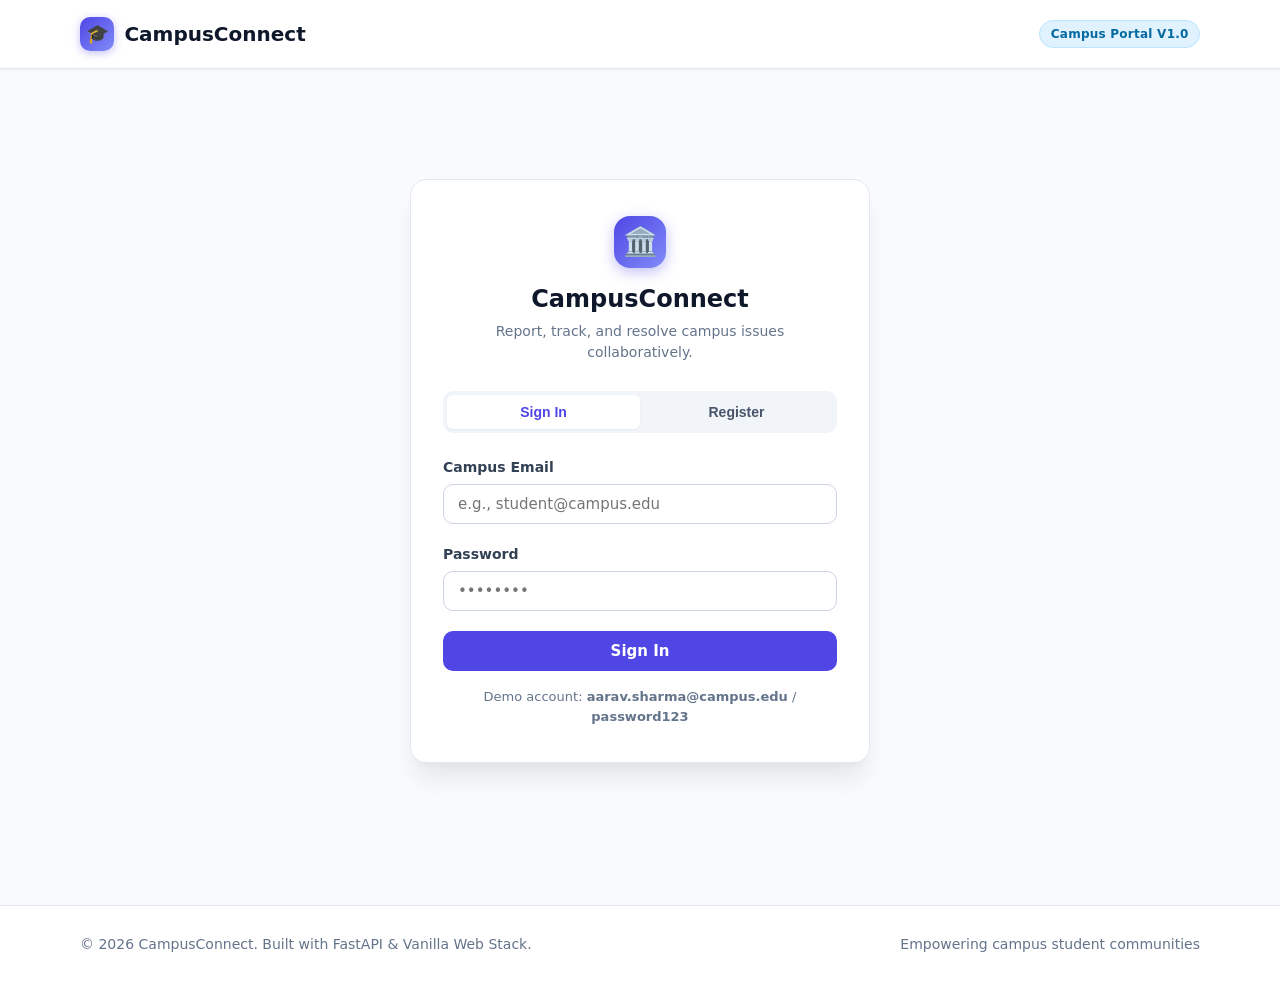
==== frontend/index.html @ 2026839c "Local Project File  Save before merging" ====
<!DOCTYPE html>
<html lang="en">
<head>
  <meta charset="UTF-8">
  <meta name="viewport" content="width=device-width, initial-scale=1.0">
  <title>CampusConnect - Student Issue Reporting Portal</title>
  <link rel="stylesheet" href="css/style.css">
</head>
<body>

  <!-- Minimal Brand Header -->
  <header class="navbar">
    <div class="container nav-container">
      <a href="index.html" class="brand">
        <span class="brand-icon">🎓</span>
        <span>CampusConnect</span>
      </a>
      <div class="nav-user">
        <span class="badge badge-category-campus">Campus Portal v1.0</span>
      </div>
    </div>
  </header>

  <!-- Main Auth Container -->
  <main class="main-content">
    <div class="container auth-wrapper">
      <div class="auth-card">
        
        <div class="auth-header">
          <div class="auth-logo">🏛️</div>
          <h1>CampusConnect</h1>
          <p>Report, track, and resolve campus issues collaboratively.</p>
        </div>

        <!-- Auth Tabs Toggle -->
        <div class="auth-tabs" role="tablist">
          <button id="tab-login" class="auth-tab-btn active" role="tab" type="button">Sign In</button>
          <button id="tab-register" class="auth-tab-btn" role="tab" type="button">Register</button>
        </div>

        <!-- Login Form -->
        <form id="login-form">
          <div class="form-group">
            <label for="login-email" class="form-label">Campus Email</label>
            <input 
              type="email" 
              id="login-email" 
              class="form-control" 
              placeholder="e.g., student@campus.edu" 
              required
              autocomplete="email"
            >
          </div>

          <div class="form-group">
            <label for="login-password" class="form-label">Password</label>
            <input 
              type="password" 
              id="login-password" 
              class="form-control" 
              placeholder="••••••••" 
              required
              autocomplete="current-password"
            >
          </div>

          <button type="submit" id="login-submit-btn" class="btn btn-primary btn-block">
            Sign In
          </button>

          <p class="form-hint" style="text-align: center; margin-top: 1rem;">
            Demo account: <strong>aarav.sharma@campus.edu</strong> / <strong>password123</strong>
          </p>
        </form>

        <!-- Register Form (Hidden by default) -->
        <form id="register-form" style="display: none;">
          <div class="form-group">
            <label for="reg-name" class="form-label">Full Name</label>
            <input 
              type="text" 
              id="reg-name" 
              class="form-control" 
              placeholder="e.g., Jane Doe" 
              required
              autocomplete="name"
            >
          </div>

          <div class="form-group">
            <label for="reg-email" class="form-label">Campus Email</label>
            <input 
              type="email" 
              id="reg-email" 
              class="form-control" 
              placeholder="e.g., jane.doe@campus.edu" 
              required
              autocomplete="email"
            >
          </div>

          <div class="form-group">
            <label for="reg-dept" class="form-label">Department / Year</label>
            <input 
              type="text" 
              id="reg-dept" 
              class="form-control" 
              placeholder="e.g., Mechanical Eng - 2nd Year" 
              required
            >
          </div>

          <div class="form-group">
            <label for="reg-password" class="form-label">Password</label>
            <input 
              type="password" 
              id="reg-password" 
              class="form-control" 
              placeholder="At least 6 characters" 
              minlength="6" 
              required
              autocomplete="new-password"
            >
          </div>

          <button type="submit" id="reg-submit-btn" class="btn btn-primary btn-block">
            Create Account
          </button>
        </form>

      </div>
    </div>
  </main>

  <!-- Footer -->
  <footer class="footer">
    <div class="container footer-content">
      <span>&copy; 2026 CampusConnect. Built with FastAPI & Vanilla Web Stack.</span>
      <span>Empowering campus student communities</span>
    </div>
  </footer>

  <!-- Scripts -->
  <script src="js/api.js"></script>
  <script src="js/auth.js"></script>
</body>
</html>
---- frontend/css/style.css ----
/* ==========================================================================
   CampusConnect - Modern Unified Vanilla CSS Stylesheet
   ========================================================================== */

:root {
  /* Color Palette */
  --primary: #4f46e5;
  --primary-hover: #4338ca;
  --primary-light: #eef2ff;
  --primary-glow: rgba(79, 70, 229, 0.18);

  --slate-950: #020617;
  --slate-900: #0f172a;
  --slate-800: #1e293b;
  --slate-700: #334155;
  --slate-600: #475569;
  --slate-500: #64748b;
  --slate-400: #94a3b8;
  --slate-300: #cbd5e1;
  --slate-200: #e2e8f0;
  --slate-100: #f1f5f9;
  --slate-50: #f8fafc;
  --white: #ffffff;

  /* Semantic Colors */
  --success: #10b981;
  --success-bg: #ecfdf5;
  --success-text: #047857;
  --success-border: #a7f3d0;

  --warning: #f59e0b;
  --warning-bg: #fffbeb;
  --warning-text: #b45309;
  --warning-border: #fde68a;

  --info: #0284c7;
  --info-bg: #f0f9ff;
  --info-text: #0369a1;
  --info-border: #bae6fd;

  --danger: #ef4444;
  --danger-bg: #fef2f2;
  --danger-text: #b91c1c;
  --danger-border: #fecaca;

  /* Typography */
  --font-sans: system-ui, -apple-system, BlinkMacSystemFont, "Segoe UI", Roboto, Oxygen, Ubuntu, Cantarell, "Open Sans", "Helvetica Neue", sans-serif;
  
  /* Shadows & Radius */
  --radius-sm: 6px;
  --radius-md: 10px;
  --radius-lg: 16px;
  --radius-full: 9999px;

  --shadow-sm: 0 1px 2px 0 rgba(0, 0, 0, 0.05);
  --shadow-md: 0 4px 6px -1px rgba(0, 0, 0, 0.07), 0 2px 4px -2px rgba(0, 0, 0, 0.05);
  --shadow-lg: 0 10px 15px -3px rgba(0, 0, 0, 0.08), 0 4px 6px -4px rgba(0, 0, 0, 0.04);
  --shadow-xl: 0 20px 25px -5px rgba(0, 0, 0, 0.08), 0 8px 10px -6px rgba(0, 0, 0, 0.03);

  --transition: all 0.2s cubic-bezier(0.16, 1, 0.3, 1);
}

/* -------------------------------------------------------------
   Base Reset
   ------------------------------------------------------------- */
*, *::before, *::after {
  box-sizing: border-box;
  margin: 0;
  padding: 0;
}

html {
  font-size: 16px;
  scroll-behavior: smooth;
}

body {
  font-family: var(--font-sans);
  background-color: var(--slate-50);
  color: var(--slate-800);
  line-height: 1.5;
  min-height: 100vh;
  display: flex;
  flex-direction: column;
}

a {
  color: var(--primary);
  text-decoration: none;
  transition: var(--transition);
}

a:hover {
  color: var(--primary-hover);
  text-decoration: underline;
}

/* -------------------------------------------------------------
   Layout & Container
   ------------------------------------------------------------- */
.container {
  width: 100%;
  max-width: 1160px;
  margin: 0 auto;
  padding: 0 1.25rem;
}

.main-content {
  flex: 1;
  padding: 2rem 0 4rem;
}

/* -------------------------------------------------------------
   Navigation Bar
   ------------------------------------------------------------- */
.navbar {
  background-color: var(--white);
  border-bottom: 1px solid var(--slate-200);
  position: sticky;
  top: 0;
  z-index: 100;
  box-shadow: var(--shadow-sm);
}

.nav-container {
  display: flex;
  align-items: center;
  justify-content: space-between;
  height: 68px;
}

.brand {
  display: flex;
  align-items: center;
  gap: 0.65rem;
  font-weight: 700;
  font-size: 1.25rem;
  color: var(--slate-900);
  text-decoration: none !important;
}

.brand-icon {
  width: 34px;
  height: 34px;
  background: linear-gradient(135deg, var(--primary), #818cf8);
  color: var(--white);
  border-radius: var(--radius-md);
  display: flex;
  align-items: center;
  justify-content: center;
  font-size: 1.15rem;
  box-shadow: 0 2px 8px rgba(79, 70, 229, 0.35);
}

.nav-links {
  display: flex;
  align-items: center;
  list-style: none;
  gap: 1.25rem;
}

.nav-link {
  color: var(--slate-600);
  font-weight: 500;
  font-size: 0.9375rem;
  padding: 0.5rem 0.75rem;
  border-radius: var(--radius-sm);
  text-decoration: none !important;
  transition: var(--transition);
}

.nav-link:hover {
  color: var(--primary);
  background-color: var(--slate-100);
}

.nav-link.active {
  color: var(--primary);
  background-color: var(--primary-light);
  font-weight: 600;
}

.nav-user {
  display: flex;
  align-items: center;
  gap: 0.85rem;
}

.user-badge {
  display: flex;
  align-items: center;
  gap: 0.5rem;
  background-color: var(--slate-100);
  padding: 0.35rem 0.75rem;
  border-radius: var(--radius-full);
  font-size: 0.875rem;
  color: var(--slate-700);
  font-weight: 500;
}

.user-avatar-circle {
  width: 24px;
  height: 24px;
  background-color: var(--primary);
  color: var(--white);
  border-radius: 50%;
  display: inline-flex;
  align-items: center;
  justify-content: center;
  font-size: 0.75rem;
  font-weight: 700;
}

/* -------------------------------------------------------------
   Buttons
   ------------------------------------------------------------- */
.btn {
  display: inline-flex;
  align-items: center;
  justify-content: center;
  gap: 0.5rem;
  font-family: inherit;
  font-size: 0.9375rem;
  font-weight: 600;
  padding: 0.625rem 1.25rem;
  border-radius: var(--radius-md);
  border: 1px solid transparent;
  cursor: pointer;
  transition: var(--transition);
  text-decoration: none !important;
  line-height: 1.2;
}

.btn:disabled {
  opacity: 0.6;
  cursor: not-allowed;
}

.btn-primary {
  background-color: var(--primary);
  color: var(--white);
}

.btn-primary:hover:not(:disabled) {
  background-color: var(--primary-hover);
  box-shadow: 0 4px 12px var(--primary-glow);
}

.btn-secondary {
  background-color: var(--slate-100);
  color: var(--slate-700);
  border-color: var(--slate-200);
}

.btn-secondary:hover:not(:disabled) {
  background-color: var(--slate-200);
  color: var(--slate-900);
}

.btn-outline {
  background-color: transparent;
  color: var(--slate-700);
  border-color: var(--slate-300);
}

.btn-outline:hover:not(:disabled) {
  background-color: var(--slate-100);
  border-color: var(--slate-400);
  color: var(--slate-900);
}

.btn-danger {
  background-color: var(--danger);
  color: var(--white);
}

.btn-danger:hover:not(:disabled) {
  background-color: #dc2626;
}

.btn-sm {
  font-size: 0.8125rem;
  padding: 0.4rem 0.75rem;
  border-radius: var(--radius-sm);
}

.btn-block {
  width: 100%;
}

/* -------------------------------------------------------------
   Forms & Controls
   ------------------------------------------------------------- */
.form-group {
  margin-bottom: 1.25rem;
}

.form-label {
  display: block;
  font-size: 0.875rem;
  font-weight: 600;
  color: var(--slate-700);
  margin-bottom: 0.4rem;
}

.form-control,
.form-select,
textarea.form-control {
  width: 100%;
  font-family: inherit;
  font-size: 0.9375rem;
  padding: 0.625rem 0.875rem;
  color: var(--slate-800);
  background-color: var(--white);
  border: 1px solid var(--slate-300);
  border-radius: var(--radius-md);
  transition: var(--transition);
}

textarea.form-control {
  resize: vertical;
  min-height: 110px;
}

.form-control:focus,
.form-select:focus,
textarea.form-control:focus {
  outline: none;
  border-color: var(--primary);
  box-shadow: 0 0 0 3px var(--primary-glow);
}

.form-hint {
  font-size: 0.8125rem;
  color: var(--slate-500);
  margin-top: 0.35rem;
}

/* -------------------------------------------------------------
   Badges (Categories & Statuses)
   ------------------------------------------------------------- */
.badge {
  display: inline-flex;
  align-items: center;
  gap: 0.35rem;
  font-size: 0.75rem;
  font-weight: 600;
  padding: 0.25rem 0.65rem;
  border-radius: var(--radius-full);
  letter-spacing: 0.02em;
  text-transform: capitalize;
  border: 1px solid transparent;
}

/* Status Badges */
.badge-status-open {
  background-color: var(--warning-bg);
  color: var(--warning-text);
  border-color: var(--warning-border);
}

.badge-status-in-progress {
  background-color: var(--info-bg);
  color: var(--info-text);
  border-color: var(--info-border);
}

.badge-status-resolved {
  background-color: var(--success-bg);
  color: var(--success-text);
  border-color: var(--success-border);
}

/* Category Badges */
.badge-category-classroom {
  background-color: #f3e8ff;
  color: #7e22ce;
  border-color: #e9d5ff;
}

.badge-category-campus {
  background-color: #e0f2fe;
  color: #0369a1;
  border-color: #bae6fd;
}

.badge-category-lost--found {
  background-color: #ffe4e6;
  color: #be123c;
  border-color: #fecdd3;
}

.badge-category-general {
  background-color: var(--slate-100);
  color: var(--slate-700);
  border-color: var(--slate-300);
}

/* -------------------------------------------------------------
   Auth Card (Login / Register)
   ------------------------------------------------------------- */
.auth-wrapper {
  display: flex;
  align-items: center;
  justify-content: center;
  min-height: calc(100vh - 160px);
  padding: 1.5rem;
}

.auth-card {
  width: 100%;
  max-width: 460px;
  background-color: var(--white);
  border: 1px solid var(--slate-200);
  border-radius: var(--radius-lg);
  box-shadow: var(--shadow-xl);
  padding: 2.25rem 2rem;
}

.auth-header {
  text-align: center;
  margin-bottom: 1.75rem;
}

.auth-logo {
  display: inline-flex;
  align-items: center;
  justify-content: center;
  width: 52px;
  height: 52px;
  background: linear-gradient(135deg, var(--primary), #818cf8);
  color: var(--white);
  border-radius: var(--radius-lg);
  font-size: 1.75rem;
  margin-bottom: 0.85rem;
  box-shadow: 0 4px 14px rgba(79, 70, 229, 0.35);
}

.auth-header h1 {
  font-size: 1.5rem;
  font-weight: 700;
  color: var(--slate-900);
}

.auth-header p {
  color: var(--slate-500);
  font-size: 0.875rem;
  margin-top: 0.25rem;
}

.auth-tabs {
  display: flex;
  background-color: var(--slate-100);
  padding: 0.25rem;
  border-radius: var(--radius-md);
  margin-bottom: 1.5rem;
}

.auth-tab-btn {
  flex: 1;
  border: none;
  background: transparent;
  padding: 0.55rem;
  font-size: 0.875rem;
  font-weight: 600;
  color: var(--slate-600);
  border-radius: var(--radius-sm);
  cursor: pointer;
  transition: var(--transition);
}

.auth-tab-btn.active {
  background-color: var(--white);
  color: var(--primary);
  box-shadow: var(--shadow-sm);
}

/* -------------------------------------------------------------
   Dashboard Metrics
   ------------------------------------------------------------- */
.stats-grid {
  display: grid;
  grid-template-columns: repeat(auto-fit, minmax(220px, 1fr));
  gap: 1.25rem;
  margin-bottom: 2rem;
}

.stat-card {
  background-color: var(--white);
  border: 1px solid var(--slate-200);
  border-radius: var(--radius-md);
  padding: 1.25rem;
  box-shadow: var(--shadow-sm);
  display: flex;
  align-items: center;
  gap: 1rem;
  transition: var(--transition);
}

.stat-card:hover {
  transform: translateY(-2px);
  box-shadow: var(--shadow-md);
}

.stat-icon {
  width: 48px;
  height: 48px;
  border-radius: var(--radius-md);
  display: flex;
  align-items: center;
  justify-content: center;
  font-size: 1.35rem;
  flex-shrink: 0;
}

.stat-icon-total { background-color: var(--primary-light); color: var(--primary); }
.stat-icon-open { background-color: var(--warning-bg); color: var(--warning-text); }
.stat-icon-progress { background-color: var(--info-bg); color: var(--info-text); }
.stat-icon-resolved { background-color: var(--success-bg); color: var(--success-text); }

.stat-value {
  font-size: 1.625rem;
  font-weight: 700;
  color: var(--slate-900);
  line-height: 1.1;
}

.stat-label {
  font-size: 0.8125rem;
  color: var(--slate-500);
  font-weight: 500;
  margin-top: 0.15rem;
}

/* -------------------------------------------------------------
   Dashboard Header & Filter Controls
   ------------------------------------------------------------- */
.section-header {
  display: flex;
  flex-wrap: wrap;
  align-items: center;
  justify-content: space-between;
  gap: 1rem;
  margin-bottom: 1.5rem;
}

.section-title {
  font-size: 1.5rem;
  font-weight: 700;
  color: var(--slate-900);
}

.section-desc {
  color: var(--slate-500);
  font-size: 0.9375rem;
  margin-top: 0.2rem;
}

.filter-bar {
  background-color: var(--white);
  border: 1px solid var(--slate-200);
  border-radius: var(--radius-md);
  padding: 1rem;
  margin-bottom: 1.75rem;
  box-shadow: var(--shadow-sm);
  display: flex;
  flex-wrap: wrap;
  gap: 0.875rem;
  align-items: center;
}

.filter-item {
  flex: 1 1 200px;
}

.search-input-wrapper {
  position: relative;
  flex: 2 1 260px;
}

.search-input-wrapper input {
  padding-left: 2.25rem;
}

.search-icon {
  position: absolute;
  left: 0.75rem;
  top: 50%;
  transform: translateY(-50%);
  color: var(--slate-400);
  font-size: 0.9rem;
  pointer-events: none;
}

/* -------------------------------------------------------------
   Issues Grid & Card Component
   ------------------------------------------------------------- */
.issues-grid {
  display: grid;
  grid-template-columns: repeat(auto-fill, minmax(340px, 1fr));
  gap: 1.25rem;
}

.issue-card {
  background-color: var(--white);
  border: 1px solid var(--slate-200);
  border-radius: var(--radius-md);
  padding: 1.35rem;
  box-shadow: var(--shadow-sm);
  display: flex;
  flex-direction: column;
  transition: var(--transition);
  cursor: pointer;
  position: relative;
}

.issue-card:hover {
  transform: translateY(-3px);
  border-color: var(--slate-300);
  box-shadow: var(--shadow-lg);
}

.issue-card-header {
  display: flex;
  align-items: center;
  justify-content: space-between;
  gap: 0.5rem;
  margin-bottom: 0.75rem;
}

.issue-card-title {
  font-size: 1.125rem;
  font-weight: 700;
  color: var(--slate-900);
  margin-bottom: 0.5rem;
  line-height: 1.35;
}

.issue-card-desc {
  font-size: 0.875rem;
  color: var(--slate-600);
  display: -webkit-box;
  -webkit-line-clamp: 3;
  -webkit-box-orient: vertical;
  overflow: hidden;
  margin-bottom: 1.15rem;
  flex: 1;
}

.issue-card-footer {
  border-top: 1px solid var(--slate-100);
  padding-top: 0.75rem;
  display: flex;
  align-items: center;
  justify-content: space-between;
  font-size: 0.8125rem;
  color: var(--slate-500);
}

.issue-meta-user {
  display: flex;
  align-items: center;
  gap: 0.4rem;
  font-weight: 500;
  color: var(--slate-700);
}

.issue-meta-date {
  color: var(--slate-400);
}

/* -------------------------------------------------------------
   Issue Detail View
   ------------------------------------------------------------- */
.detail-card {
  background-color: var(--white);
  border: 1px solid var(--slate-200);
  border-radius: var(--radius-lg);
  box-shadow: var(--shadow-md);
  padding: 2.25rem 2rem;
  margin-bottom: 2rem;
}

.detail-header {
  border-bottom: 1px solid var(--slate-200);
  padding-bottom: 1.25rem;
  margin-bottom: 1.5rem;
}

.detail-badges {
  display: flex;
  align-items: center;
  gap: 0.65rem;
  margin-bottom: 0.75rem;
}

.detail-title {
  font-size: 1.75rem;
  font-weight: 700;
  color: var(--slate-900);
  line-height: 1.3;
}

.detail-body {
  font-size: 1rem;
  color: var(--slate-700);
  line-height: 1.7;
  white-space: pre-wrap;
  margin-bottom: 2rem;
}

.detail-meta-box {
  background-color: var(--slate-50);
  border: 1px solid var(--slate-200);
  border-radius: var(--radius-md);
  padding: 1.25rem;
  display: grid;
  grid-template-columns: repeat(auto-fit, minmax(200px, 1fr));
  gap: 1rem;
  margin-bottom: 2rem;
}

.meta-item-label {
  font-size: 0.75rem;
  text-transform: uppercase;
  letter-spacing: 0.05em;
  color: var(--slate-400);
  font-weight: 600;
  margin-bottom: 0.2rem;
}

.meta-item-value {
  font-size: 0.9375rem;
  font-weight: 600;
  color: var(--slate-800);
}

.status-update-panel {
  background-color: var(--primary-light);
  border: 1px solid #c7d2fe;
  border-radius: var(--radius-md);
  padding: 1.25rem;
  display: flex;
  flex-wrap: wrap;
  align-items: center;
  justify-content: space-between;
  gap: 1rem;
}

.status-update-form {
  display: flex;
  align-items: center;
  gap: 0.75rem;
}

/* -------------------------------------------------------------
   Profile View
   ------------------------------------------------------------- */
.profile-card {
  background-color: var(--white);
  border: 1px solid var(--slate-200);
  border-radius: var(--radius-lg);
  box-shadow: var(--shadow-sm);
  padding: 2rem;
  margin-bottom: 2rem;
  display: flex;
  align-items: center;
  gap: 1.75rem;
}

.profile-avatar-large {
  width: 76px;
  height: 76px;
  background: linear-gradient(135deg, var(--primary), #818cf8);
  color: var(--white);
  border-radius: 50%;
  display: flex;
  align-items: center;
  justify-content: center;
  font-size: 2.25rem;
  font-weight: 700;
  box-shadow: 0 4px 12px rgba(79, 70, 229, 0.25);
  flex-shrink: 0;
}

.profile-info h2 {
  font-size: 1.5rem;
  font-weight: 700;
  color: var(--slate-900);
}

.profile-info p {
  color: var(--slate-600);
  font-size: 0.9375rem;
  margin-top: 0.2rem;
}

.profile-department {
  display: inline-block;
  background-color: var(--slate-100);
  color: var(--slate-700);
  padding: 0.2rem 0.65rem;
  border-radius: var(--radius-sm);
  font-size: 0.8125rem;
  font-weight: 600;
  margin-top: 0.4rem;
}

/* -------------------------------------------------------------
   Empty & Loading States
   ------------------------------------------------------------- */
.empty-state {
  text-align: center;
  padding: 4rem 1.5rem;
  background-color: var(--white);
  border: 1px dashed var(--slate-300);
  border-radius: var(--radius-lg);
  grid-column: 1 / -1;
}

.empty-state-icon {
  font-size: 3rem;
  margin-bottom: 1rem;
}

.empty-state h3 {
  font-size: 1.25rem;
  font-weight: 700;
  color: var(--slate-800);
  margin-bottom: 0.35rem;
}

.empty-state p {
  color: var(--slate-500);
  max-width: 420px;
  margin: 0 auto 1.5rem;
  font-size: 0.9375rem;
}

.loading-spinner {
  display: flex;
  flex-direction: column;
  align-items: center;
  justify-content: center;
  padding: 4rem 1rem;
  color: var(--slate-500);
  gap: 0.75rem;
  grid-column: 1 / -1;
}

.spinner {
  width: 36px;
  height: 36px;
  border: 3px solid var(--slate-200);
  border-top-color: var(--primary);
  border-radius: 50%;
  animation: spin 0.8s linear infinite;
}

@keyframes spin {
  to { transform: rotate(360deg); }
}

/* -------------------------------------------------------------
   Toast Alerts
   ------------------------------------------------------------- */
#toast-container {
  position: fixed;
  top: 1.5rem;
  right: 1.5rem;
  z-index: 9999;
  display: flex;
  flex-direction: column;
  gap: 0.75rem;
  max-width: 380px;
  pointer-events: none;
}

.toast {
  pointer-events: auto;
  display: flex;
  align-items: center;
  gap: 0.75rem;
  padding: 0.875rem 1.15rem;
  border-radius: var(--radius-md);
  box-shadow: var(--shadow-xl);
  font-size: 0.875rem;
  font-weight: 500;
  animation: slideIn 0.25s cubic-bezier(0.16, 1, 0.3, 1);
  transition: opacity 0.2s ease;
}

.toast-success {
  background-color: var(--white);
  color: var(--success-text);
  border-left: 4px solid var(--success);
}

.toast-error {
  background-color: var(--white);
  color: var(--danger-text);
  border-left: 4px solid var(--danger);
}

.toast-info {
  background-color: var(--white);
  color: var(--info-text);
  border-left: 4px solid var(--info);
}

@keyframes slideIn {
  from {
    transform: translateX(100%);
    opacity: 0;
  }
  to {
    transform: translateX(0);
    opacity: 1;
  }
}

/* -------------------------------------------------------------
   Footer
   ------------------------------------------------------------- */
.footer {
  background-color: var(--white);
  border-top: 1px solid var(--slate-200);
  padding: 1.75rem 0;
  margin-top: auto;
  color: var(--slate-500);
  font-size: 0.875rem;
}

.footer-content {
  display: flex;
  align-items: center;
  justify-content: space-between;
  flex-wrap: wrap;
  gap: 1rem;
}

/* -------------------------------------------------------------
   Responsive Breakpoints
   ------------------------------------------------------------- */
@media (max-width: 768px) {
  .nav-container {
    height: auto;
    padding: 0.85rem 0;
    flex-direction: column;
    gap: 0.85rem;
  }
  
  .nav-links {
    flex-wrap: wrap;
    justify-content: center;
    gap: 0.5rem;
  }

  .nav-user {
    width: 100%;
    justify-content: center;
  }

  .section-header {
    flex-direction: column;
    align-items: flex-start;
  }

  .filter-bar {
    flex-direction: column;
    align-items: stretch;
  }

  .filter-item, .search-input-wrapper {
    width: 100%;
  }

  .profile-card {
    flex-direction: column;
    text-align: center;
  }

  .status-update-panel {
    flex-direction: column;
    align-items: stretch;
  }

  .status-update-form {
    flex-direction: column;
    width: 100%;
  }

  .status-update-form select,
  .status-update-form button {
    width: 100%;
  }
}
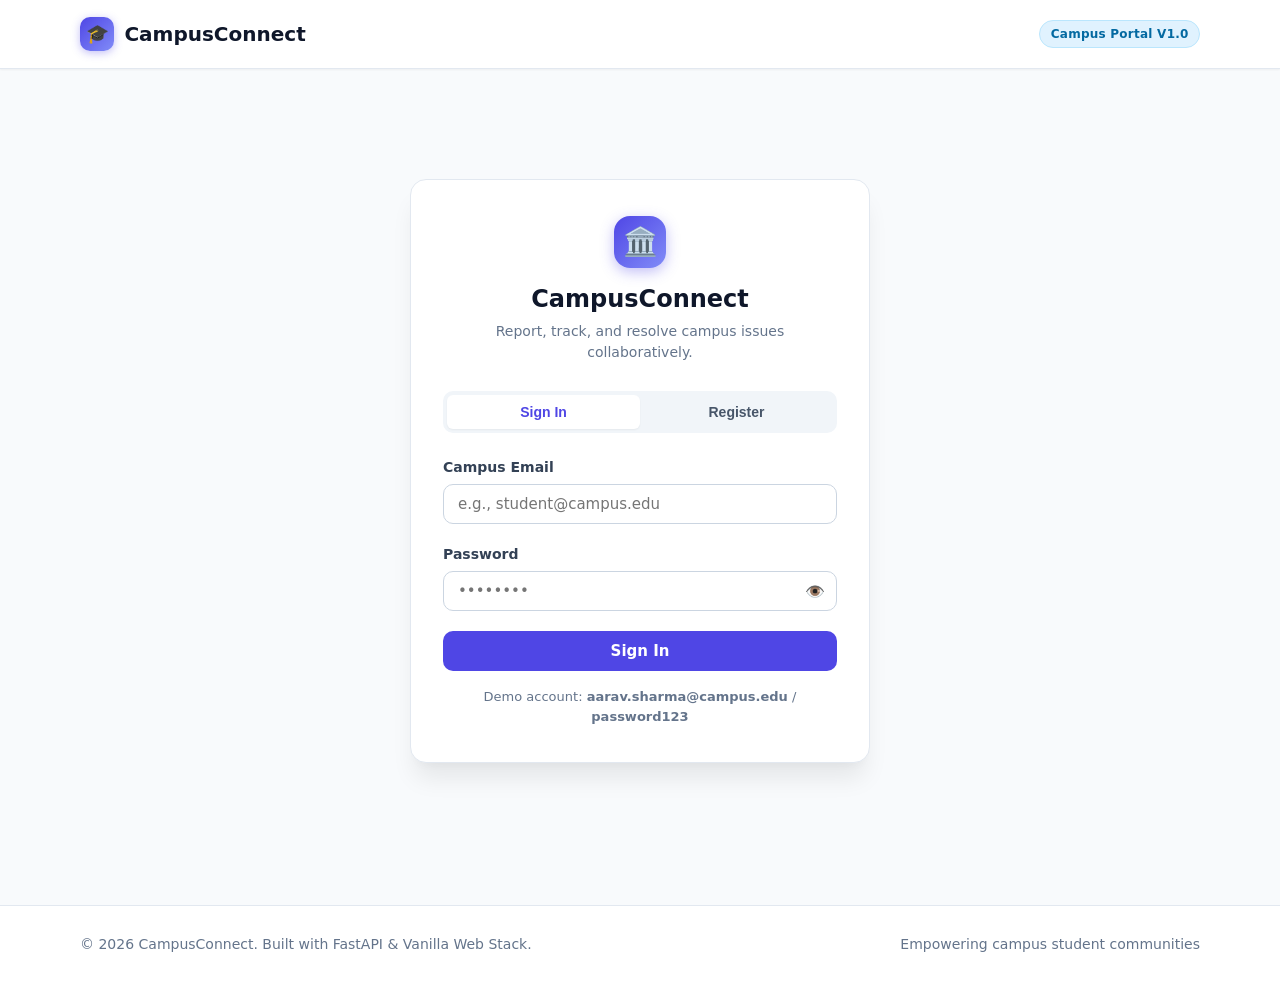
==== commit 5d5bab29: "feat(core): implement issue deletion, password confirmation, and UI security hardening" ====
--- a/frontend/index.html
+++ b/frontend/index.html
@@ -54,14 +54,23 @@
 
           <div class="form-group">
             <label for="login-password" class="form-label">Password</label>
-            <input 
-              type="password" 
-              id="login-password" 
-              class="form-control" 
-              placeholder="••••••••" 
-              required
-              autocomplete="current-password"
-            >
+            <div style="position: relative;">
+              <input 
+                type="password" 
+                id="login-password" 
+                class="form-control" 
+                placeholder="••••••••" 
+                required
+                autocomplete="current-password"
+                style="padding-right: 2.5rem;"
+              >
+              <button 
+                type="button" 
+                id="toggle-login-password" 
+                style="position: absolute; right: 0.75rem; top: 50%; transform: translateY(-50%); background: none; border: none; cursor: pointer; font-size: 1rem;"
+                title="Toggle password visibility"
+              >👁️</button>
+            </div>
           </div>
 
           <button type="submit" id="login-submit-btn" class="btn btn-primary btn-block">
@@ -112,15 +121,46 @@
 
           <div class="form-group">
             <label for="reg-password" class="form-label">Password</label>
-            <input 
-              type="password" 
-              id="reg-password" 
-              class="form-control" 
-              placeholder="At least 6 characters" 
-              minlength="6" 
-              required
-              autocomplete="new-password"
-            >
+            <div style="position: relative;">
+              <input 
+                type="password" 
+                id="reg-password" 
+                class="form-control" 
+                placeholder="At least 6 characters" 
+                minlength="6" 
+                required
+                autocomplete="new-password"
+                style="padding-right: 2.5rem;"
+              >
+              <button 
+                type="button" 
+                id="toggle-reg-password" 
+                style="position: absolute; right: 0.75rem; top: 50%; transform: translateY(-50%); background: none; border: none; cursor: pointer; font-size: 1rem;"
+                title="Toggle password visibility"
+              >👁️</button>
+            </div>
+          </div>
+
+          <div class="form-group">
+            <label for="reg-confirm-password" class="form-label">Confirm Password</label>
+            <div style="position: relative;">
+              <input 
+                type="password" 
+                id="reg-confirm-password" 
+                class="form-control" 
+                placeholder="Re-type password" 
+                minlength="6" 
+                required
+                autocomplete="new-password"
+                style="padding-right: 2.5rem;"
+              >
+              <button 
+                type="button" 
+                id="toggle-reg-confirm-password" 
+                style="position: absolute; right: 0.75rem; top: 50%; transform: translateY(-50%); background: none; border: none; cursor: pointer; font-size: 1rem;"
+                title="Toggle password visibility"
+              >👁️</button>
+            </div>
           </div>
 
           <button type="submit" id="reg-submit-btn" class="btn btn-primary btn-block">
